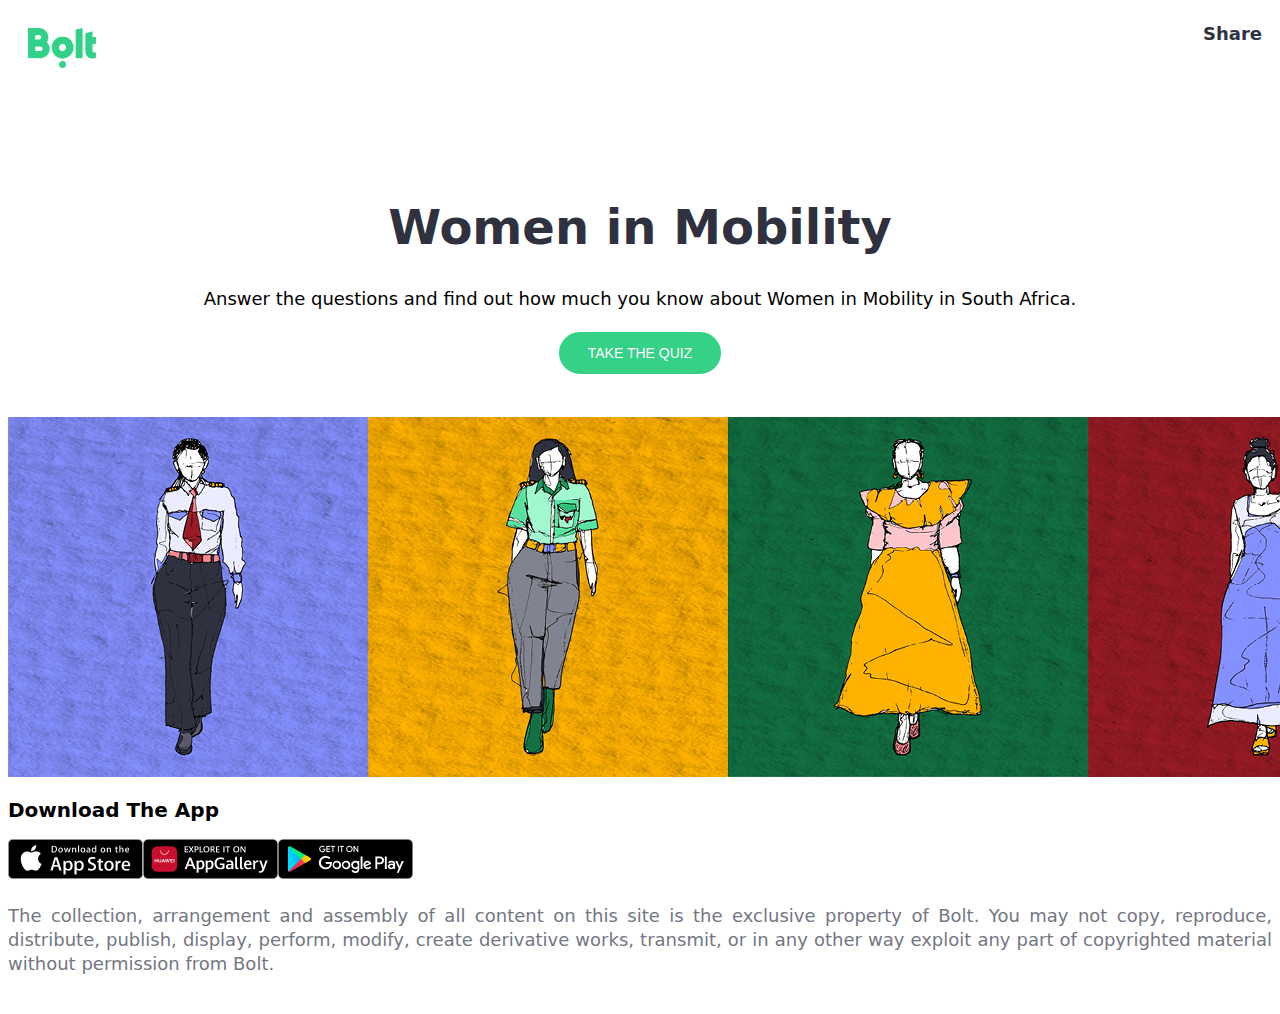
==== index.html @ 7d2ddd87 "Update index.html" ====
<!DOCTYPE html>
<html lang="en">

<head>
    <meta charset="UTF-8">
    <meta http-equiv="X-UA-Compatible" content="IE=edge">
    <meta name="viewport" content="width=device-width, intial-scale=1.0">
    <title> Women in Mobility | Bolt </title>
    <link rel="stylesheet" href="./style.css">
    <link href="https://fonts.cdnfonts.com/css/euclid-circular-b" rel="stylesheet">
    <style>
      @import url('https://fonts.cdnfonts.com/css/euclid-circular-b');
    </style>
</head>
<body>
  <ul>
    <li><img src="/assets/boltlogo.png" alt="logo" class="bolt"></li>
    <li><h2 class="right">Share</h2></li>
  </ul>
  <div class="headline">
       <h1>Women in Mobility</h1>
     <p>Answer the questions and find out how much you know about Women in Mobility in South
      Africa.</p>
  </div>
    <div class="container"><div class="vertical-center">
     <a href="questions.html"><button type="button">TAKE THE QUIZ</button></a>
    </div>
    <div class="main">
      <img src="/assets/blogpost3.jpg" alt="banner" class="main-image">
    </div>
  <footer>
   <h2 class="left">Download The App</h2>
    <div class="apps"><img src="/footer_assets/apple.png"><img src="/footer_assets/huawei.png"><img src="/footer_assets/google.png">
    </div>
    <p class="left">The collection, arrangement and assembly of all content on this site is the exclusive property of Bolt. You may not copy, reproduce, distribute, publish, display, perform, modify, create derivative works, transmit, or in any other way exploit any part of copyrighted material without permission from Bolt.</p>
</footer>
</body>
</html>
---- style.css ----
body {
    background-color: white;
    font-family: system-ui, -apple-system, BlinkMacSystemFont, 'Segoe UI', Roboto, Oxygen, Ubuntu, Cantarell, 'Open Sans', 'Helvetica Neue', sans-serif;
}
  .bolt {
    width: 68px;
    height: 40px;
    padding: 20px 10px 15px 20px;
  }
  .main-image {
    padding-top: 40px;
    width: 1440px;
    height: 360px;
  }
   
   headline {
    height:192px;
    width: 854px;
   }

   h2.right {
    font-weight: 600px;
    height: 28px;
    float: right;
    color: #2F313F;
    text-align: right;
    font-size: 18px;
    display: block;
    margin-right: 10px;
  }

  h1 {
    color: #2F313F;
    font-size: 48px;
    font-weight: 600;
    text-align: center;
    padding-top: 80px;
  }
  
  p {
    font-size: 18px;
    text-align: center;
    font-weight: 400px;
    line-height: 24px;
  }
  
 button {
    border: solid;
    width: 168px;
    height: 48px;
    position: relative;
    color:white;
    font-weight: 700px;
    background-color: #34D186;
    border-radius: 100px;
    padding: 12px, 24px, 52px, 24px;
    display: inline-block;
    font-size: 14px;
    cursor: pointer;
    text-align: center;
  }

  button:hover {
    background-color:white;
    color: #34BB78;
    border: solid
    weight 5px;
    border-color: #34BB78;

  }

  .container {
    text-align: center;
  }

  
  h3 {
    padding-top: 400px;
    padding-left: 50px;
    padding-right: 50px;
  }
  
  p.left {
    font-size: 18px;
    text-align: justify;
    color:#747682;
    float: left;
    padding-left: 24px;
    padding-inline-start: 0;
    padding-bottom: 20px;
    padding-top: 0;
  }

  h2.left {
    text-align: left;
    padding-left: 24px;
    padding-bottom: 0;
    font-weight: 600px;
    font-size: 20px;
    padding-inline-start: 0;
  }
  column1 {
    padding: auto;
  }
  row {
    box-sizing: border-box;
  }
  .column {
    float: right;
    width: 50%;
    padding: 10px;
    height: 300px;
  }
  .row:after {
    content: "";
    display: table;
    clear: both;
  }
  .row {
    padding-top: 40px;
  }

  ul {
    list-style-type: none;
    margin: 0;
    padding: 0;
  }
  
  li {
    display: inline;
  }
  div.apps img {
  width: 135px;
  float: left;
  align-content: left;
  height: auto;
  display: inline;
  padding-top: 0;
  padding-inline-start: 0px;
}
  @media screen and (max-width: 600px) {
    .column {
      width: 100%;
    }
  }
  /* Responsive styles */
@media (max-width: 768px) {
  .headline h1 {
      font-size: 1.5em;
  }

  .headline p {
      font-size: 1em;
  }

  .container {
      padding: 10px;
  }

  button {
      font-size: 0.9em;
  }

  .main-image {
      max-width: 100%;
  }

  .apps img {
      max-width: 100px; /* Adjust size for smaller screens */
  }

  footer p.left {
      font-size: 0.8em;
  }
}

@media (max-width: 480px) {
  ul {
      flex-direction: column;
      align-items: center;
  }

  .bolt {
      max-width: 360px; /* Adjust size as needed */
      max-height: 80px;
  }

  .headline h1 {
      font-size: 1.8em;
  }

  .headline p {
      font-size: 0.9em;
  }

  button {
      padding: 15px;
      font-size: 1em;
  }

  .apps img {
      max-width: 80px; /* Adjust size for very small screens */
  }

  footer p.left {
      font-size: 0.7em;
  }
}
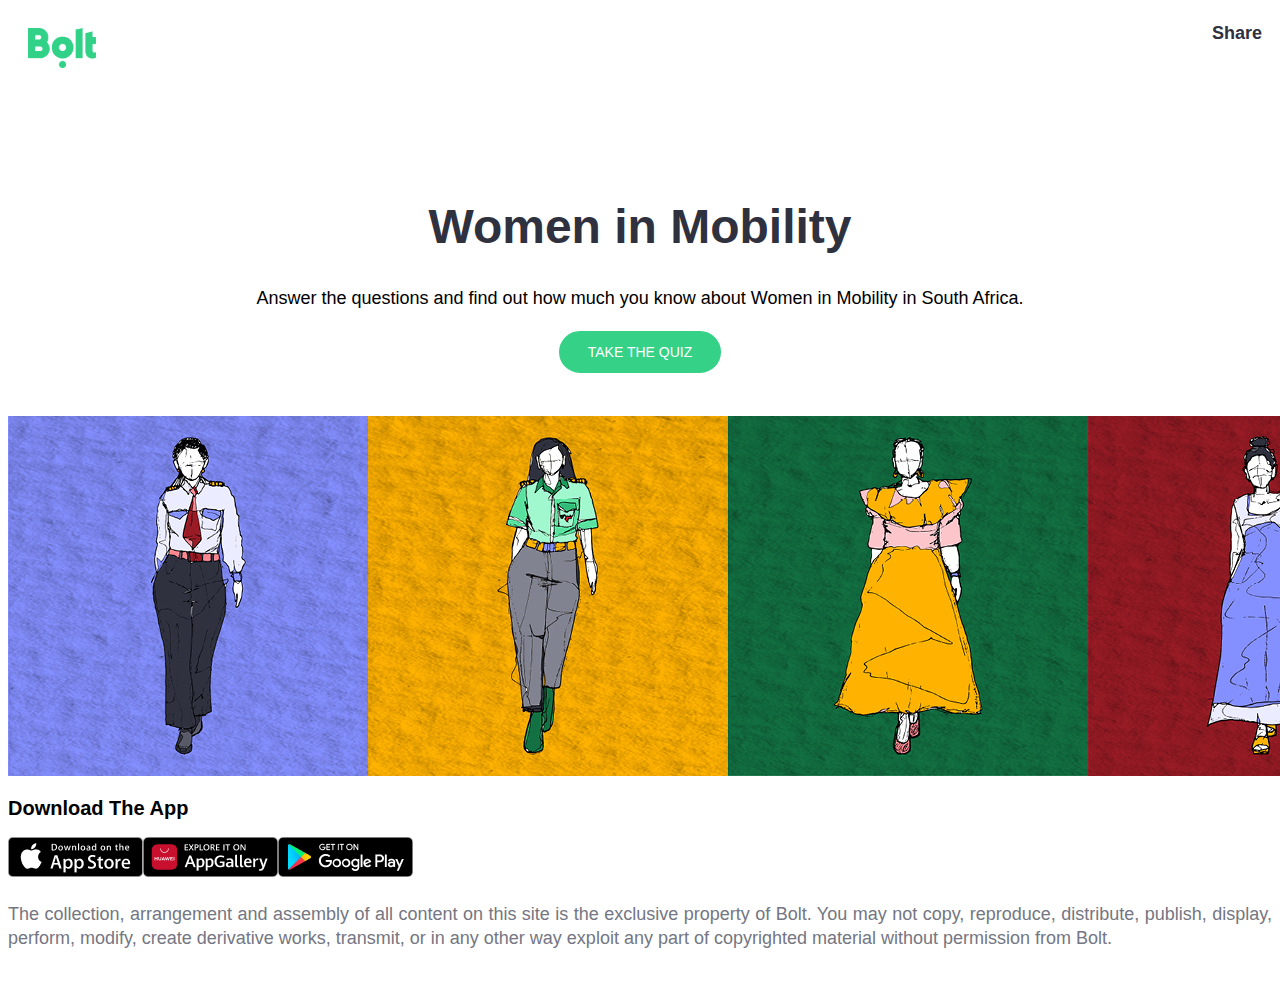
==== commit 0186e1d3: "Update index.html" ====
--- a/index.html
+++ b/index.html
@@ -14,8 +14,12 @@
 </head>
 <body>
   <ul>
-    <li><img src="/assets/boltlogo.png" alt="logo" class="bolt"></li>
-    <li><h2 class="right">Share</h2></li>
+    <a href="https://bolt.eu/en-za/cities/johannesburg/" class="logo-link">
+      <li><img src="/assets/boltlogo.png" alt="logo" class="bolt"></li>
+    </a>
+    <a href="https://www.instagram.com/bolt_southafrica/?hl=en">
+      <li><h2 class="right">Share</h2></li>
+    </a>
   </ul>
   <div class="headline">
        <h1>Women in Mobility</h1>
--- a/style.css
+++ b/style.css
@@ -1,6 +1,6 @@
 body {
     background-color: white;
-    font-family: system-ui, -apple-system, BlinkMacSystemFont, 'Segoe UI', Roboto, Oxygen, Ubuntu, Cantarell, 'Open Sans', 'Helvetica Neue', sans-serif;
+    font-family: 'Euclid Circular', sans-serif;
 }
   .bolt {
     width: 68px;
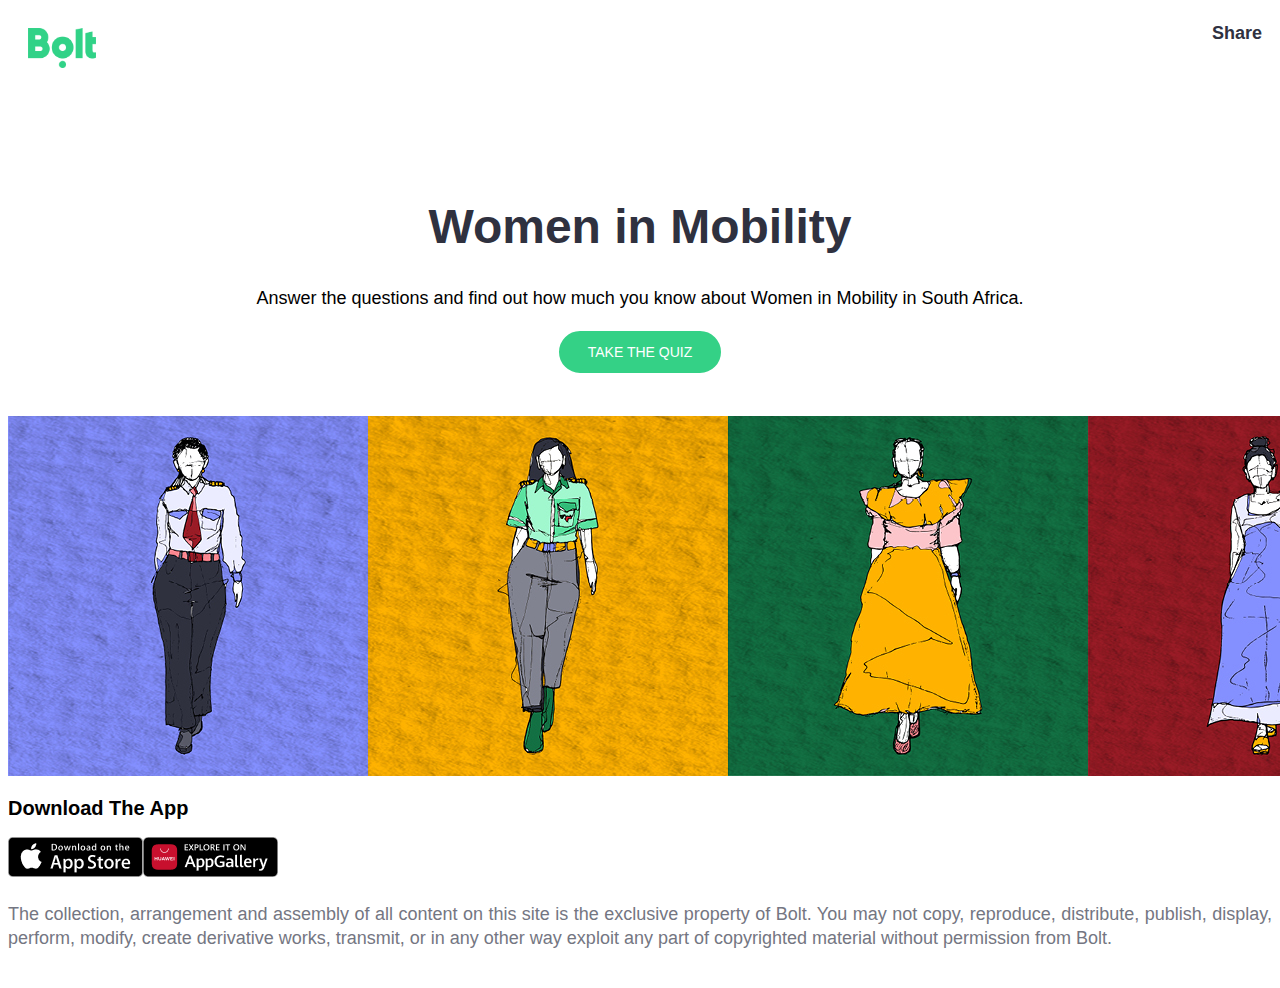
==== commit d7caa187: "Update index.html" ====
--- a/index.html
+++ b/index.html
@@ -34,7 +34,9 @@
     </div>
   <footer>
    <h2 class="left">Download The App</h2>
-    <div class="apps"><img src="/footer_assets/apple.png"><img src="/footer_assets/huawei.png"><img src="/footer_assets/google.png">
+    <div class="apps">
+        <a href="https://play.google.com/store/apps/details?id=ee.mtakso.client&hl=en_ZA"<img src="/footer_assets/google.png"></a>
+            <img src="/footer_assets/apple.png"><img src="/footer_assets/huawei.png">
     </div>
     <p class="left">The collection, arrangement and assembly of all content on this site is the exclusive property of Bolt. You may not copy, reproduce, distribute, publish, display, perform, modify, create derivative works, transmit, or in any other way exploit any part of copyrighted material without permission from Bolt.</p>
 </footer>
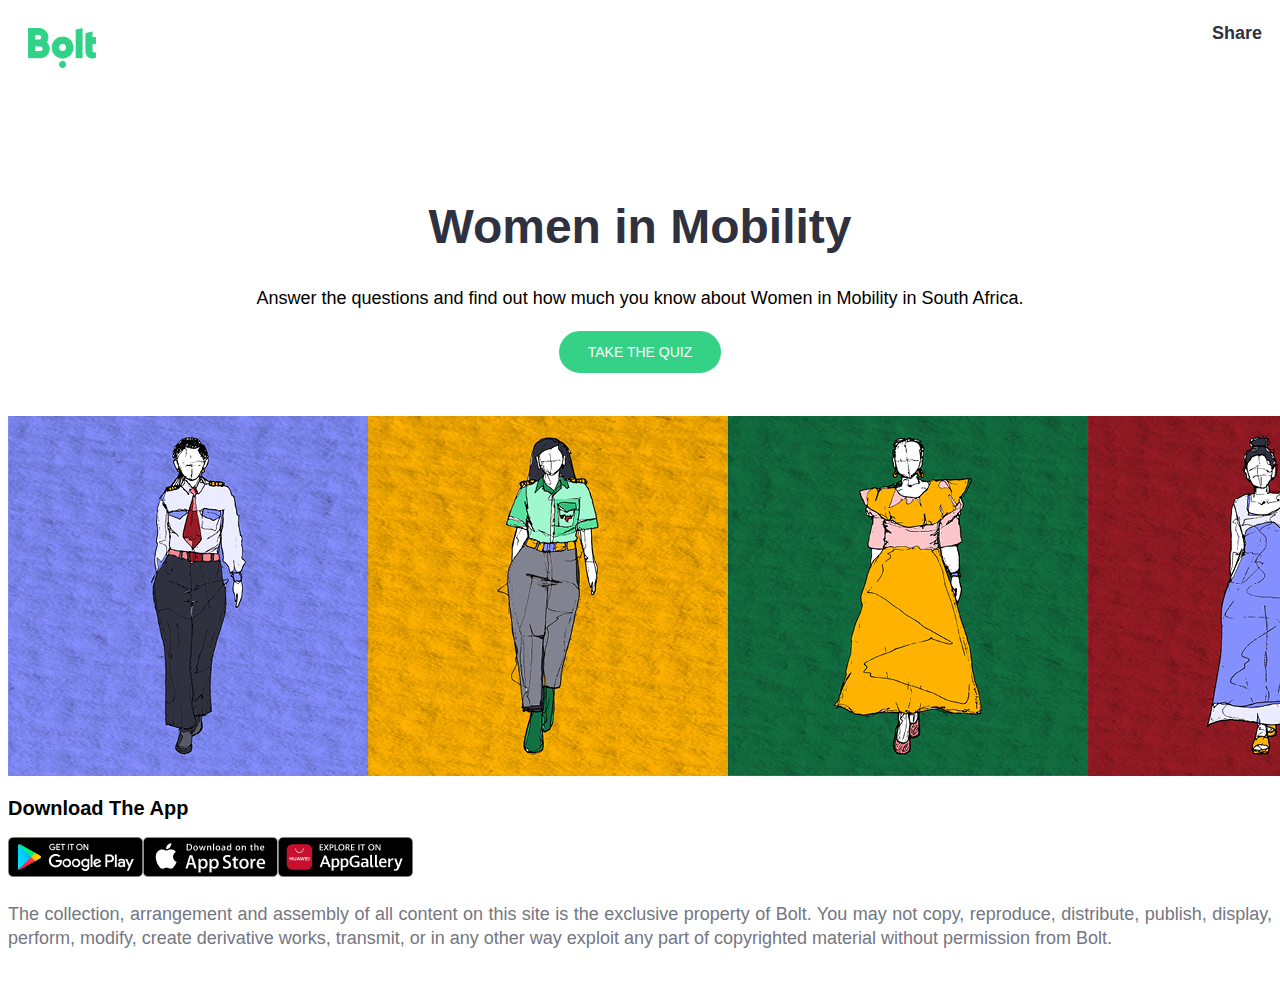
==== commit 31cebb88: "Update index.html" ====
--- a/index.html
+++ b/index.html
@@ -35,7 +35,7 @@
   <footer>
    <h2 class="left">Download The App</h2>
     <div class="apps">
-        <a href="https://play.google.com/store/apps/details?id=ee.mtakso.client&hl=en_ZA"<img src="/footer_assets/google.png"></a>
+        <a href="https://play.google.com/store/apps/details?id=ee.mtakso.client&hl=en_ZA"><img src="/footer_assets/google.png"</a>
             <img src="/footer_assets/apple.png"><img src="/footer_assets/huawei.png">
     </div>
     <p class="left">The collection, arrangement and assembly of all content on this site is the exclusive property of Bolt. You may not copy, reproduce, distribute, publish, display, perform, modify, create derivative works, transmit, or in any other way exploit any part of copyrighted material without permission from Bolt.</p>
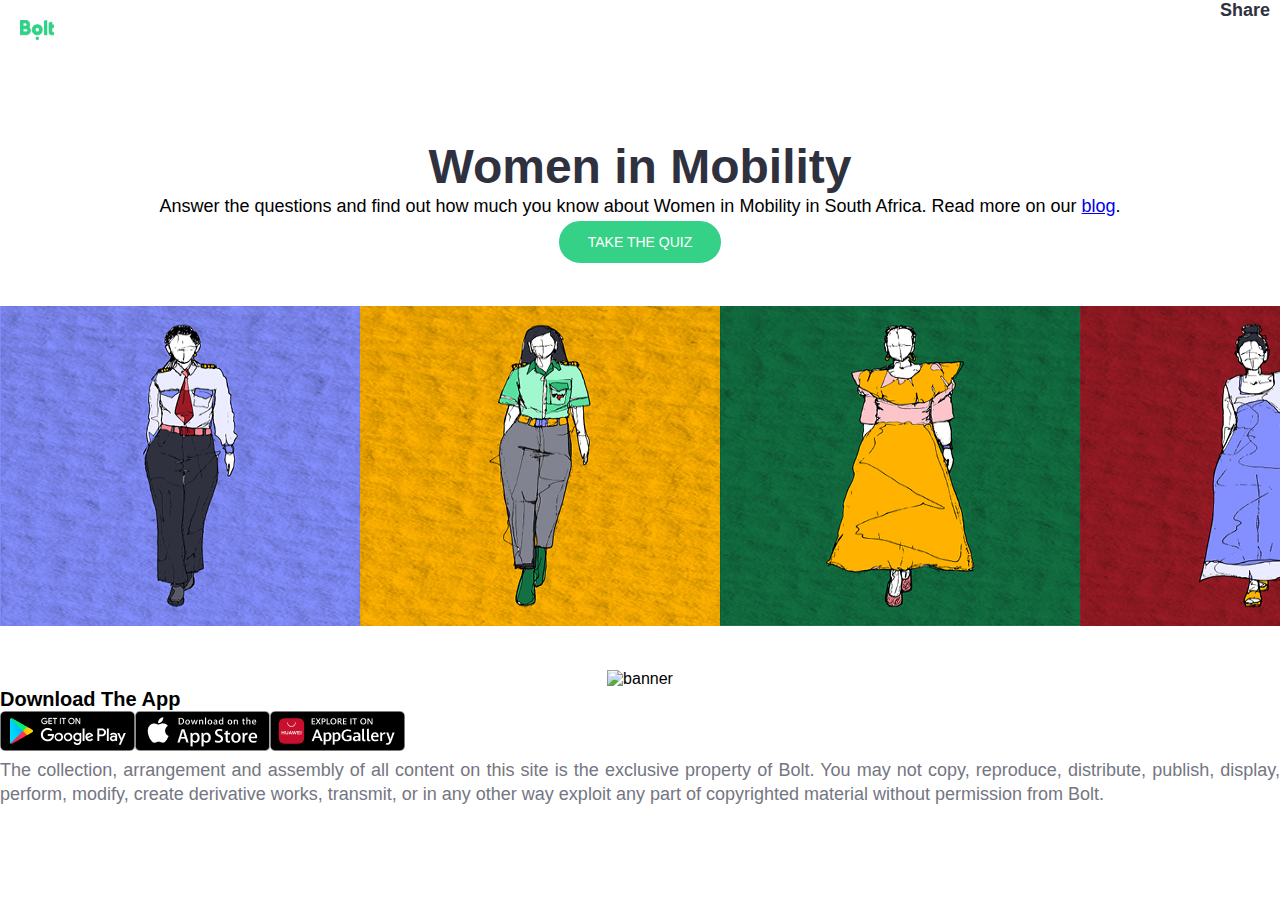
==== commit 139c4dae: "Update index.html" ====
--- a/index.html
+++ b/index.html
@@ -1,6 +1,5 @@
 <!DOCTYPE html>
 <html lang="en">
-
 <head>
     <meta charset="UTF-8">
     <meta http-equiv="X-UA-Compatible" content="IE=edge">
@@ -24,21 +23,31 @@
   <div class="headline">
        <h1>Women in Mobility</h1>
      <p>Answer the questions and find out how much you know about Women in Mobility in South
-      Africa.</p>
+      Africa. Read more on our <a href="https://bolt.eu/en-za/blog/take-our-women-in-mobility-quiz-and-win-r68-000/" class="custom-link" target="_blank" rel="noopener noreferrer">blog</a>.</p>
   </div>
-    <div class="container"><div class="vertical-center">
+    <div class="container">
+    <div class="vertical-center">
      <a href="questions.html"><button type="button">TAKE THE QUIZ</button></a>
     </div>
+
     <div class="main">
-      <img src="/assets/blogpost3.jpg" alt="banner" class="main-image">
+      <img src="/assets/blogpost3.jpg" alt="banner" class="main-image desktop-image">
+      <img src="/assets/mobilehero.jpg" alt="banner" class="main-image mobile-image">
     </div>
   <footer>
-   <h2 class="left">Download The App</h2>
-    <div class="apps">
-        <a href="https://play.google.com/store/apps/details?id=ee.mtakso.client&hl=en_ZA"><img src="/footer_assets/google.png"</a>
-            <img src="/footer_assets/apple.png"><img src="/footer_assets/huawei.png">
-    </div>
+    <h2 class="left">Download The App</h2>
+   <div class="apps">
+     <a href="https://play.google.com/store/apps/details?id=ee.mtakso.client&hl=en_ZA" target="_blank" aria-label="Google Play Store">
+        <img src="/footer_assets/google.png" alt="Google Play Store">
+     </a>
+     <a href="https://apps.apple.com/us/app/bolt-request-a-ride/id675033630" target="_blank" aria-label="App Store">
+        <img src="/footer_assets/apple.png" alt="App Store">
+     </a>
+     <a href="https://appgallery.huawei.com/#/app/C102041399?utm_source=huawei_badge&utm_medium=homepage" target="_blank" aria-label="Huawei AppGallery">
+        <img src="/footer_assets/huawei.png" alt="Huawei AppGallery">
+     </a>
+   </div>
     <p class="left">The collection, arrangement and assembly of all content on this site is the exclusive property of Bolt. You may not copy, reproduce, distribute, publish, display, perform, modify, create derivative works, transmit, or in any other way exploit any part of copyrighted material without permission from Bolt.</p>
-</footer>
+  </footer>
 </body>
 </html>
--- a/style.css
+++ b/style.css
@@ -1,10 +1,15 @@
+* {
+    margin:0;
+    padding:0;
+    box-sizing: border-box;
+}
 body {
     background-color: white;
     font-family: 'Euclid Circular', sans-serif;
 }
   .bolt {
-    width: 68px;
-    height: 40px;
+    width: 5%;
+    height: auto;
     padding: 20px 10px 15px 20px;
   }
   .main-image {
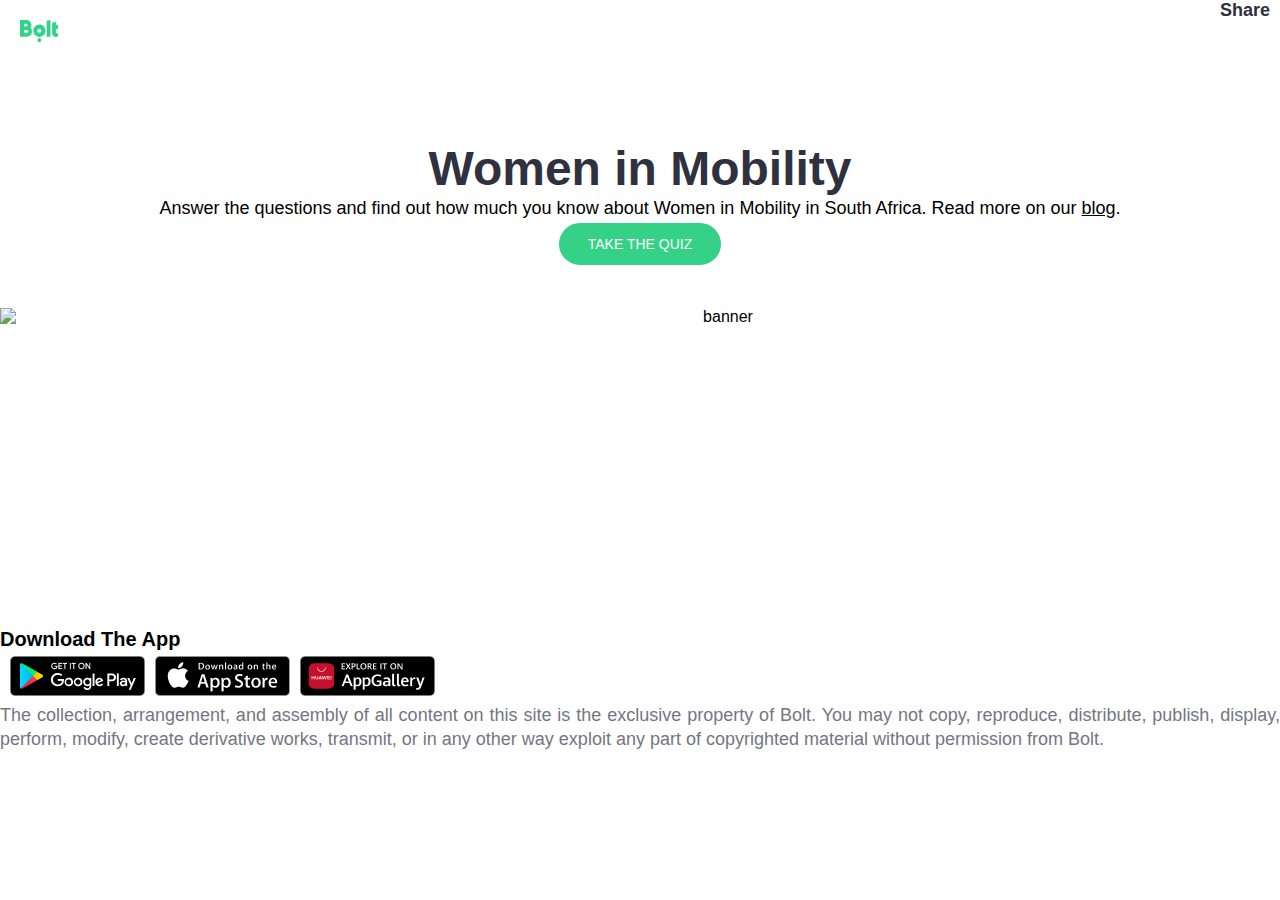
==== commit 70a39ac6: "Update index.html" ====
--- a/index.html
+++ b/index.html
@@ -3,51 +3,56 @@
 <head>
     <meta charset="UTF-8">
     <meta http-equiv="X-UA-Compatible" content="IE=edge">
-    <meta name="viewport" content="width=device-width, intial-scale=1.0">
-    <title> Women in Mobility | Bolt </title>
+    <meta name="viewport" content="width=device-width, initial-scale=1.0"> <!-- Fixed typo: intial -> initial -->
+    <title>Women in Mobility | Bolt</title>
     <link rel="stylesheet" href="./style.css">
     <link href="https://fonts.cdnfonts.com/css/euclid-circular-b" rel="stylesheet">
-    <style>
-      @import url('https://fonts.cdnfonts.com/css/euclid-circular-b');
-    </style>
 </head>
 <body>
-  <ul>
-    <a href="https://bolt.eu/en-za/cities/johannesburg/" class="logo-link">
-      <li><img src="/assets/boltlogo.png" alt="logo" class="bolt"></li>
-    </a>
-    <a href="https://www.instagram.com/bolt_southafrica/?hl=en">
-      <li><h2 class="right">Share</h2></li>
-    </a>
-  </ul>
-  <div class="headline">
-       <h1>Women in Mobility</h1>
-     <p>Answer the questions and find out how much you know about Women in Mobility in South
-      Africa. Read more on our <a href="https://bolt.eu/en-za/blog/take-our-women-in-mobility-quiz-and-win-r68-000/" class="custom-link" target="_blank" rel="noopener noreferrer">blog</a>.</p>
-  </div>
-    <div class="container">
-    <div class="vertical-center">
-     <a href="questions.html"><button type="button">TAKE THE QUIZ</button></a>
+    <ul class="nav">
+        <li>
+            <a href="https://bolt.eu/en-za/cities/johannesburg/" class="logo-link">
+                <img src="/assets/boltlogo.png" alt="logo" class="bolt">
+            </a>
+        </li>
+        <li>
+            <a href="https://www.instagram.com/bolt_southafrica/?hl=en">
+                <h2 class="right">Share</h2>
+            </a>
+        </li>
+    </ul>
+
+    <div class="headline">
+        <h1>Women in Mobility</h1>
+        <p>Answer the questions and find out how much you know about Women in Mobility in South
+           Africa. Read more on our <a href="https://bolt.eu/en-za/blog/take-our-women-in-mobility-quiz-and-win-r68-000/" class="custom-link" target="_blank" rel="noopener noreferrer">blog</a>.</p>
     </div>
 
-    <div class="main">
-      <img src="/assets/blogpost3.jpg" alt="banner" class="main-image desktop-image">
-      <img src="/assets/mobilehero.jpg" alt="banner" class="main-image mobile-image">
+    <div class="container">
+        <div class="vertical-center">
+            <a href="questions.html"><button type="button">TAKE THE QUIZ</button></a>
+        </div>
+
+        <div class="main">
+            <img src="/assets/desktophero.jpg" alt="banner" class="main-image desktop-image">
+            <img src="/assets/mobilehero.jpg" alt="banner" class="main-image mobile-image">
+        </div>
     </div>
-  <footer>
-    <h2 class="left">Download The App</h2>
-   <div class="apps">
-     <a href="https://play.google.com/store/apps/details?id=ee.mtakso.client&hl=en_ZA" target="_blank" aria-label="Google Play Store">
-        <img src="/footer_assets/google.png" alt="Google Play Store">
-     </a>
-     <a href="https://apps.apple.com/us/app/bolt-request-a-ride/id675033630" target="_blank" aria-label="App Store">
-        <img src="/footer_assets/apple.png" alt="App Store">
-     </a>
-     <a href="https://appgallery.huawei.com/#/app/C102041399?utm_source=huawei_badge&utm_medium=homepage" target="_blank" aria-label="Huawei AppGallery">
-        <img src="/footer_assets/huawei.png" alt="Huawei AppGallery">
-     </a>
-   </div>
-    <p class="left">The collection, arrangement and assembly of all content on this site is the exclusive property of Bolt. You may not copy, reproduce, distribute, publish, display, perform, modify, create derivative works, transmit, or in any other way exploit any part of copyrighted material without permission from Bolt.</p>
-  </footer>
+
+    <footer>
+        <h2 class="left">Download The App</h2>
+        <div class="apps">
+            <a href="https://play.google.com/store/apps/details?id=ee.mtakso.client&hl=en_ZA" target="_blank" aria-label="Google Play Store">
+                <img src="/footer_assets/google.png" alt="Google Play Store">
+            </a>
+            <a href="https://apps.apple.com/us/app/bolt-request-a-ride/id675033630" target="_blank" aria-label="App Store">
+                <img src="/footer_assets/apple.png" alt="App Store">
+            </a>
+            <a href="https://appgallery.huawei.com/#/app/C102041399?utm_source=huawei_badge&utm_medium=homepage" target="_blank" aria-label="Huawei AppGallery">
+                <img src="/footer_assets/huawei.png" alt="Huawei AppGallery">
+            </a>
+        </div>
+        <p class="left">The collection, arrangement, and assembly of all content on this site is the exclusive property of Bolt. You may not copy, reproduce, distribute, publish, display, perform, modify, create derivative works, transmit, or in any other way exploit any part of copyrighted material without permission from Bolt.</p>
+    </footer>
 </body>
 </html>
--- a/style.css
+++ b/style.css
@@ -1,53 +1,59 @@
 * {
-    margin:0;
-    padding:0;
-    box-sizing: border-box;
-}
+  margin: 0;
+  padding: 0;
+  box-sizing: border-box;
+}
+
+.bolt {
+  width: 68px;
+  height: auto;
+  padding: 20px 10px 15px 20px;
+}
+
 body {
-    background-color: white;
-    font-family: 'Euclid Circular', sans-serif;
-}
-  .bolt {
-    width: 5%;
-    height: auto;
-    padding: 20px 10px 15px 20px;
-  }
-  .main-image {
-    padding-top: 40px;
-    width: 1440px;
-    height: 360px;
-  }
-   
-   headline {
-    height:192px;
-    width: 854px;
-   }
-
-   h2.right {
-    font-weight: 600px;
-    height: 28px;
-    float: right;
-    color: #2F313F;
-    text-align: right;
-    font-size: 18px;
-    display: block;
-    margin-right: 10px;
-  }
-
-  h1 {
-    color: #2F313F;
-    font-size: 48px;
-    font-weight: 600;
-    text-align: center;
-    padding-top: 80px;
-  }
-  
-  p {
-    font-size: 18px;
-    text-align: center;
-    font-weight: 400px;
-    line-height: 24px;
-  }
+  font-family: 'Euclid Circular', sans-serif;
+}
+       
+.custom-link {
+  color:black;
+  text-decoration: underline;
+}
+
+.custom-link:hover {
+  color: #27b973;
+  text-decoration: underline;
+}
+.main-image {
+  padding-top: 40px;
+  width: 1440px;
+  height: 360px;
+}
+
+h2.right {
+ font-weight: bold;
+ height: 28px;
+ float: right;
+ color: #2F313F;
+ text-align: right;
+ font-size: 18px;
+ display: block;
+ margin-right: 10px;
+}
+
+h1 {
+  color: #2F313F;
+  font-size: 48px;
+  font-weight: 600px;
+  text-align: center;
+  padding-top: 80px;
+}
+  
+p {
+  font-size: 18px;
+  text-align: center;
+  line-height: 24px;
+  font-weight: 400px;
+}
   
  button {
     border: solid;
@@ -55,7 +61,7 @@
     height: 48px;
     position: relative;
     color:white;
-    font-weight: 700px;
+    font-weight: light;
     background-color: #34D186;
     border-radius: 100px;
     padding: 12px, 24px, 52px, 24px;
@@ -63,15 +69,14 @@
     font-size: 14px;
     cursor: pointer;
     text-align: center;
-  }
+}
 
   button:hover {
     background-color:white;
     color: #34BB78;
-    border: solid
-    weight 5px;
+    border: solid;
+    font-weight: 5px;
     border-color: #34BB78;
-
   }
 
   .container {
@@ -140,9 +145,15 @@
   align-content: left;
   height: auto;
   display: inline;
-  padding-top: 0;
-  padding-inline-start: 0px;
-}
+}
+.apps {
+  padding: 5px; /* Adjust the padding value as needed */
+}
+
+.apps img {
+  margin: 0 5px; /* Optional: adds horizontal spacing between icons */
+}
+
   @media screen and (max-width: 600px) {
     .column {
       width: 100%;
@@ -211,5 +222,23 @@
       font-size: 0.7em;
   }
 }
-
-
+/* Base styles to hide both images by default */
+.main-image {
+  display: none;
+}
+
+/* Display the desktop image on larger screens */
+@media (min-width: 768px) {
+  .desktop-image {
+      display: block;
+  }
+}
+
+/* Display the mobile image on smaller screens */
+@media (max-width: 767px) {
+  .mobile-image {
+      display: block;
+  }
+}
+
+
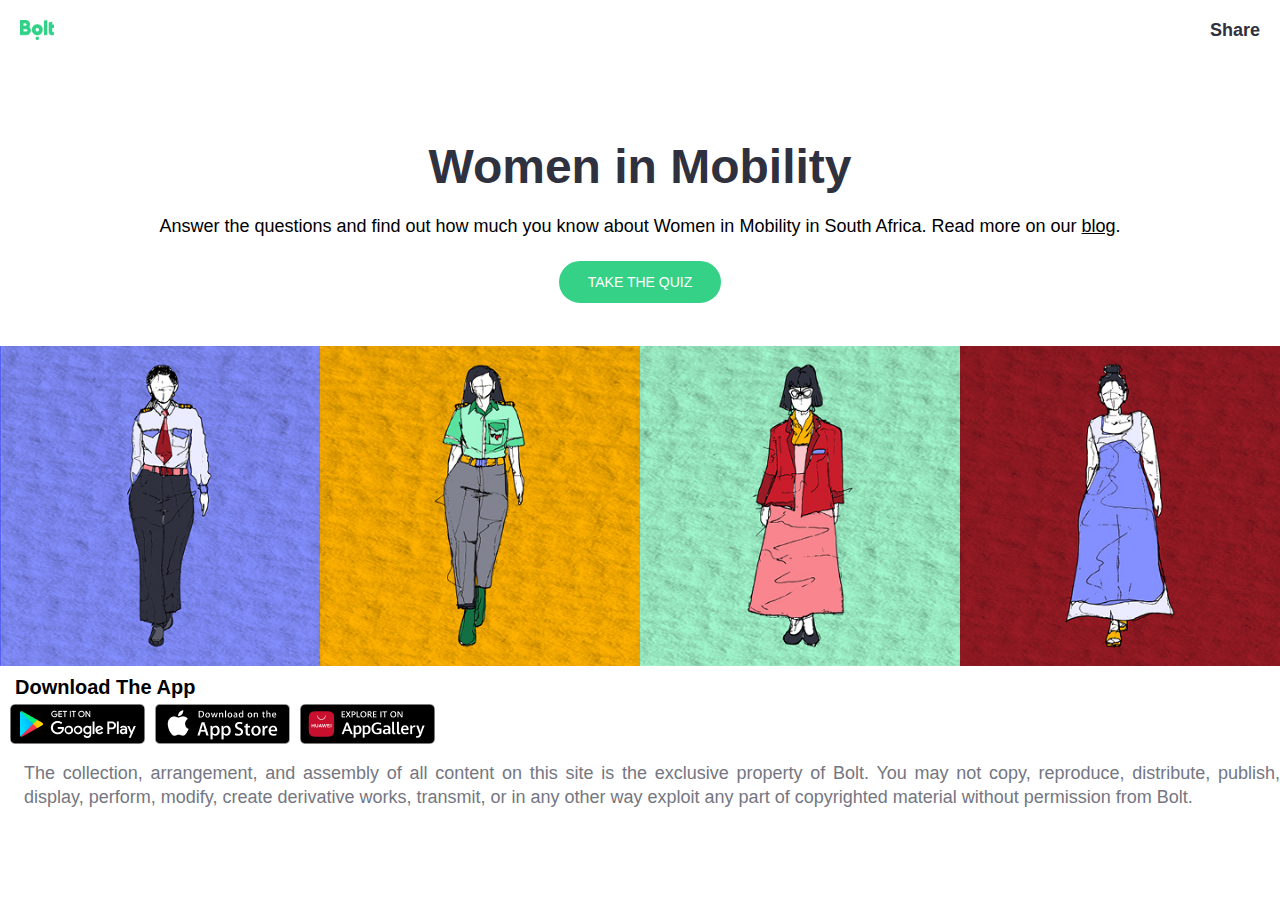
==== commit 4e2e3c81: "Update index.html" ====
--- a/index.html
+++ b/index.html
@@ -7,6 +7,7 @@
     <title>Women in Mobility | Bolt</title>
     <link rel="stylesheet" href="./style.css">
     <link href="https://fonts.cdnfonts.com/css/euclid-circular-b" rel="stylesheet">
+    <script defer data-domain="roadtoequalsmarterwithbolt.com" src="https://plausible.io/js/script.js"></script>
 </head>
 <body>
     <ul class="nav">
--- a/style.css
+++ b/style.css
@@ -4,8 +4,38 @@
   box-sizing: border-box;
 }
 
+@font-face {
+  font-family: 'Euclid Circular';
+  src: url('/fonts/Euclid Circular A Regular.ttf') format('truetype');
+}
+
+/* Regular weight */
+@font-face {
+  font-family: 'Euclid Circular';
+  src: url('/fonts/Euclid Circular A Regular.ttf') format('truetype');
+  font-weight: normal;
+  font-style: normal;
+}
+
+/* Bold weight */
+@font-face {
+  font-family: 'Euclid Circular';
+  src: url('/fonts/Euclid Circular A Bold.ttf') format('truetype');
+  font-weight: bold;
+  font-style: normal;
+}
+
+/* Italic style */
+@font-face {
+  font-family: 'Euclid Circular';
+  src: url('/fonts/Euclid Circular A Italic.ttf') format('truetype');
+  font-weight: normal;
+  font-style: italic;
+}
+
+
 .bolt {
-  width: 68px;
+  width: 5%;
   height: auto;
   padding: 20px 10px 15px 20px;
 }
@@ -23,36 +53,40 @@
   color: #27b973;
   text-decoration: underline;
 }
+
 .main-image {
+  width: 100%;
   padding-top: 40px;
-  width: 1440px;
-  height: 360px;
+  height: auto;
+  display: none;
+}
+
+h1 {
+  color: #2F313F;
+  font-size: 48px;
+  font-weight: 600;
+  text-align: center;
+  padding-top: 80px;
 }
 
 h2.right {
  font-weight: bold;
- height: 28px;
+ height: 45px;
  float: right;
+ padding: 20px 10px 15px 20px;
  color: #2F313F;
  text-align: right;
  font-size: 18px;
- display: block;
  margin-right: 10px;
 }
 
-h1 {
-  color: #2F313F;
-  font-size: 48px;
-  font-weight: 600px;
-  text-align: center;
-  padding-top: 80px;
-}
-  
 p {
   font-size: 18px;
   text-align: center;
   line-height: 24px;
   font-weight: 400px;
+  padding-top: 20px;
+  padding-bottom: 20px;
 }
   
  button {
@@ -71,43 +105,32 @@
     text-align: center;
 }
 
-  button:hover {
+button:hover {
     background-color:white;
     color: #34BB78;
-    border: solid;
-    font-weight: 5px;
     border-color: #34BB78;
   }
 
-  .container {
+.container {
     text-align: center;
   }
-
-  
-  h3 {
-    padding-top: 400px;
-    padding-left: 50px;
-    padding-right: 50px;
-  }
-  
-  p.left {
+  
+p.left {
     font-size: 18px;
     text-align: justify;
     color:#747682;
     float: left;
     padding-left: 24px;
-    padding-inline-start: 0;
     padding-bottom: 20px;
-    padding-top: 0;
+    padding-top: 10px;
   }
 
   h2.left {
     text-align: left;
-    padding-left: 24px;
-    padding-bottom: 0;
+    padding-left: 15px;
+    padding-top: 10px;
     font-weight: 600px;
     font-size: 20px;
-    padding-inline-start: 0;
   }
   column1 {
     padding: auto;
@@ -139,6 +162,7 @@
   li {
     display: inline;
   }
+  
   div.apps img {
   width: 135px;
   float: left;
@@ -154,9 +178,13 @@
   margin: 0 5px; /* Optional: adds horizontal spacing between icons */
 }
 
-  @media screen and (max-width: 600px) {
+@media screen and (max-width: 600px) {
     .column {
       width: 100%;
+    }
+  .bolt {
+        width: 68px;
+        padding-top: 24px;
     }
   }
   /* Responsive styles */
@@ -191,16 +219,6 @@
 }
 
 @media (max-width: 480px) {
-  ul {
-      flex-direction: column;
-      align-items: center;
-  }
-
-  .bolt {
-      max-width: 360px; /* Adjust size as needed */
-      max-height: 80px;
-  }
-
   .headline h1 {
       font-size: 1.8em;
   }
@@ -241,4 +259,3 @@
   }
 }
 
-
